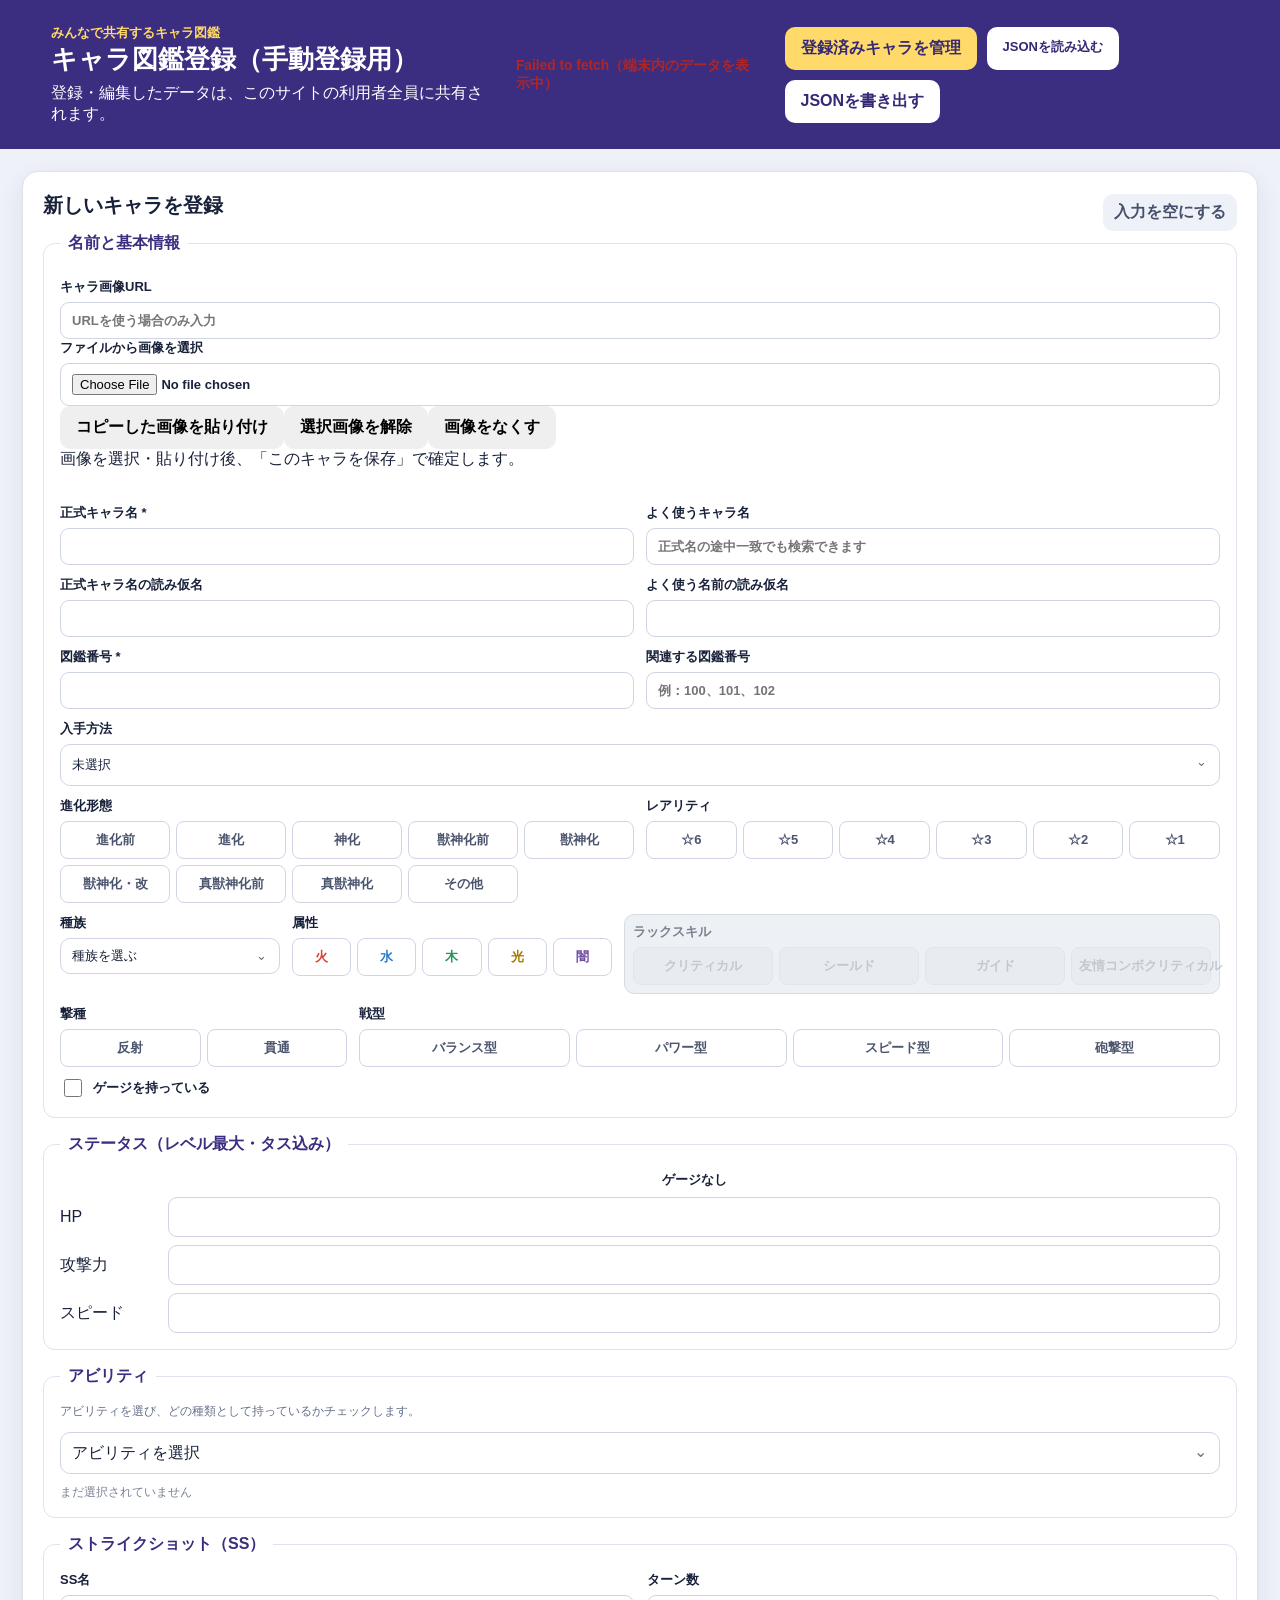
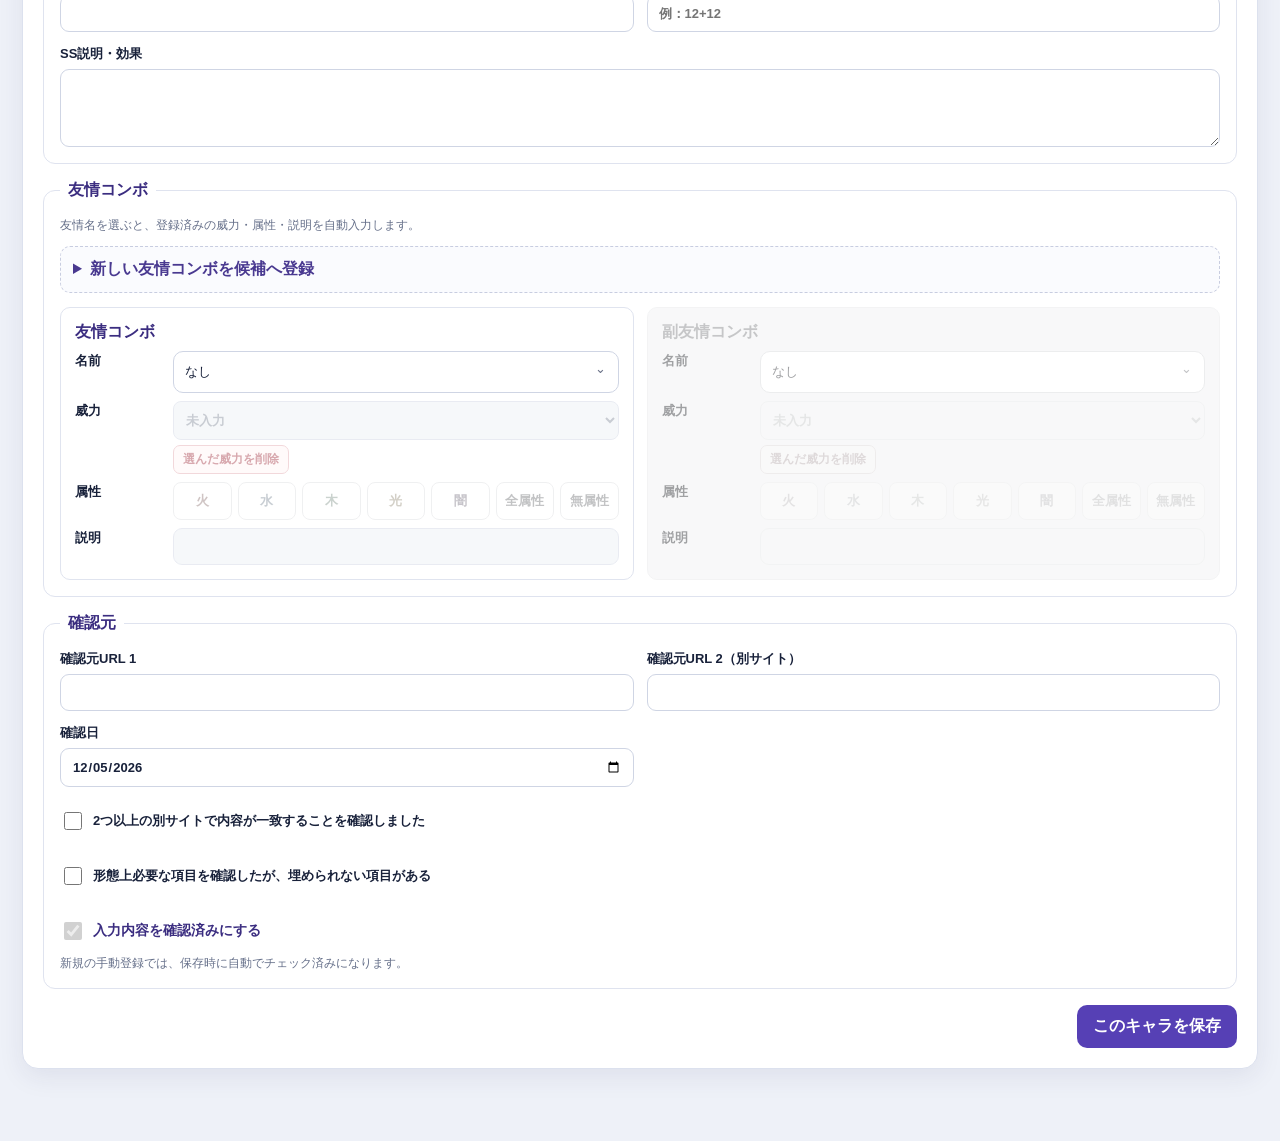
==== character-register.html @ acd918c7 "Clear verification check after edits" ====
<!doctype html>
<html lang="ja">
  <head>
    <meta charset="UTF-8" />
    <meta name="viewport" content="width=device-width, initial-scale=1" />
    <meta name="robots" content="noindex,nofollow,noarchive" />
    <title>共有・キャラ図鑑登録</title>
    <link rel="stylesheet" href="character-register.css?v=20261113-ability-kind-disabled" />
  </head>
  <body class="register-page">
    <header>
      <div>
        <p class="private-label">みんなで共有するキャラ図鑑</p>
        <h1>キャラ図鑑登録</h1>
        <p>登録・編集したデータは、このサイトの利用者全員に共有されます。</p>
      </div>
      <span class="sync-status" data-sync-status>共有データを読み込み中…</span>
      <div class="header-actions">
        <a class="header-link" href="character-list.html">登録済みキャラを管理</a>
        <label class="file-button">JSONを読み込む<input id="importFile" type="file" accept="application/json,.json" /></label>
        <button id="exportButton" type="button">JSONを書き出す</button>
      </div>
    </header>

    <main>
      <section class="editor-panel">
        <div class="section-title">
          <h2 id="editorTitle">新しいキャラを登録</h2>
          <button id="clearButton" class="subtle" type="button">入力を空にする</button>
        </div>

        <form id="characterForm">
          <fieldset>
            <legend>名前と基本情報</legend>
            <div class="character-image-editor"><img id="characterImagePreview" class="character-icon" alt="キャラアイコン" width="96" height="96" hidden><div style="flex:1"><label>キャラ画像URL<input name="imageUrl" type="url" placeholder="URLを使う場合のみ入力" /></label><input name="imageData" type="hidden"><input name="imageFile" type="hidden"><input name="imageRemoved" type="hidden"><label>ファイルから画像を選択<input id="characterImageFile" type="file" accept="image/png,image/jpeg,image/webp,image/gif"></label><button id="pasteCharacterImage" type="button">コピーした画像を貼り付け</button><button id="clearCharacterImage" type="button">選択画像を解除</button><button id="removeCharacterImage" type="button">画像をなくす</button><p id="characterImageStatus" role="status">画像をコピーして、この画面で Ctrl+V でも貼り付けできます。選択後は「このキャラを保存」を押してください。</p></div></div>
            <div class="grid two basic-info-grid">
              <div class="basic-row basic-row-names">
              <label>正式キャラ名 *<input name="officialName" required /></label>
              <label>よく使うキャラ名<input name="commonName" placeholder="正式名の途中一致でも検索できます" /></label>
              </div>
              <div class="basic-row basic-row-readings">
              <label>正式キャラ名の読み仮名<input name="officialNameReading" /></label>
              <label>よく使う名前の読み仮名<input name="commonNameReading" /></label>
              </div>
              <div class="basic-row basic-row-numbers">
              <label class="basic-number">図鑑番号 *<input name="encyclopediaNumber" type="number" min="1" required /></label>
              <label class="basic-related">関連する図鑑番号<input name="evolutionGroupNumbers" placeholder="例：100、101、102" /></label>
              </div>
              <div class="basic-row basic-row-acquisition">
              <label>入手方法<select name="acquisition"><option value="">未選択</option><option>限定</option><option>恒常</option><option>α</option><option>コラボ</option><option>コラボスターターパック</option><option>☆5</option><option>その他</option><option>コラボその他</option></select></label>
              </div>
              <div class="basic-row basic-row-form">
              <label class="basic-evolution">進化形態<select name="evolutionForm"><option value=""></option><option>進化前</option><option>進化</option><option>神化</option><option>獣神化前</option><option>獣神化</option><option>獣神化・改</option><option>真獣神化前</option><option>真獣神化</option><option>その他</option></select></label>
              <div class="basic-classification">
              <label class="basic-rarity">レアリティ<select name="rarity"><option value=""></option><option value="6">☆6</option><option value="5">☆5</option><option value="4">☆4</option><option value="3">☆3</option><option value="2">☆2</option><option value="1">☆1</option></select></label>
              </div>
              </div>
              <div class="basic-row basic-row-race-luck">
              <label class="basic-attribute">属性<select name="attribute"><option value=""></option><option>火</option><option>水</option><option>木</option><option>光</option><option>闇</option></select></label>
              <label class="basic-luck">ラックスキル<select name="luckSkill"><option value=""></option><option>クリティカル</option><option>シールド</option><option>ガイド</option><option>友情コンボクリティカル</option></select></label>
              <label class="basic-race">種族<select name="race"><option value="">種族を選ぶ</option><option>ドラゴン</option><option>ロボット</option><option>魔人</option><option>神</option><option>鳥</option><option>獣</option><option>亜人</option><option>魔族</option><option>妖精</option><option>鉱物</option><option>魔王</option><option>幻獣</option><option>コスモ</option><option>ユニバース</option><option>聖騎士</option><option>サムライ</option><option>ユニオン</option><option>アクシス</option><option>幻妖</option><option>闘神</option><option>神獣</option><option>聖域の狩人</option><option>LINE</option><option>怪獣</option><option>ウルトラ兄弟</option><option>エヴァパイロット</option><option>使徒</option><option>ゴジエヴァ</option><option>ファイター</option><option>妖怪</option><option>青銅聖闘士</option><option>黄金聖闘士</option><option>マベツム</option><option>ホムンクルス</option><option>怪異</option><option>巨人</option><option>魔神</option><option>人形</option><option>キメラアント</option><option>ミッキー&amp;フレンズ</option><option>死神</option><option>バーニッシュ</option><option>ボーダー隊員</option><option>近界民</option><option>十刃</option><option>仮面の軍勢</option></select></label>
              </div>
              <div class="basic-row basic-row-combat">
              <div class="basic-hit-gauge">
              <label class="basic-hit">撃種<select name="hitType"><option value=""></option><option>反射</option><option>貫通</option></select></label>
              <label class="check basic-gauge"><input name="hasGauge" type="checkbox" />ゲージを持っている</label>
              </div>
              <label class="basic-battle">戦型<select name="battleType"><option value=""></option><option>バランス型</option><option>パワー型</option><option>スピード型</option><option>砲撃型</option><option>超バランス型</option><option>超パワー型</option><option>超スピード型</option><option>超砲撃型</option></select></label>
              </div>
            </div>
          </fieldset>

          <fieldset>
            <legend>ステータス（レベル最大・タス込み）</legend>
            <div class="stats-grid">
              <strong class="stats-corner"></strong><strong class="stats-without-head">ゲージなし</strong><strong class="stats-with-head" data-gauge-only>ゲージあり</strong>
              <span class="stats-hp-label">HP</span><input class="stats-hp-without" name="hpWithoutGauge" type="number" min="0" /><input class="stats-hp-with" name="hpWithGauge" data-gauge-only type="number" min="0" />
              <span class="stats-attack-label">攻撃力</span><input class="stats-attack-without" name="attackWithoutGauge" type="number" min="0" /><input class="stats-attack-with" name="attackWithGauge" data-gauge-only type="number" min="0" />
              <span class="stats-speed-label">スピード</span><input class="stats-speed-without" name="speedWithoutGauge" type="text" inputmode="decimal" pattern="[0-9]+(?:\.[0-9]{1,2})?" /><input class="stats-speed-with" name="speedWithGauge" data-gauge-only type="text" inputmode="decimal" pattern="[0-9]+(?:\.[0-9]{1,2})?" />
            </div>
          </fieldset>

          <fieldset>
            <legend>アビリティ</legend>
            <p class="hint">アビリティを選び、どの種類として持っているかチェックします。</p>
            <input name="baseAbilities" type="hidden" />
            <input name="gaugeAbilities" type="hidden" />
            <input name="connectAbilities" type="hidden" />
            <input name="abilityOrder" type="hidden" />
            <button id="abilityPickerButton" class="multi-select-trigger" type="button">アビリティを選択</button>
            <button id="abilityReorderButton" class="subtle" type="button" hidden>並べ替え</button>
            <div id="abilitySummary" class="ability-summary"></div>
            <label id="connectConditionField" class="connect-condition" hidden>コネクトスキルの発動条件<textarea name="connectCondition" placeholder="例：自身と種族が異なるキャラが2体以上、または合計ラック100以上"></textarea></label>
          </fieldset>

          <fieldset id="trueBeastFields">
            <legend>真獣神化スキル</legend>
            <div class="grid two">
              <label>ショットスキル<textarea name="shotSkillDescription"></textarea></label>
              <label>アシストスキル<textarea name="assistSkillDescription"></textarea></label>
            </div>
          </fieldset>

          <fieldset>
            <legend>ストライクショット（SS）</legend>
            <div class="grid two">
              <label>SS名<input name="strikeShotName" /></label>
              <label>ターン数<input name="strikeShotTurns" placeholder="例：12+12" /></label>
              <label class="wide">SS説明・効果<textarea name="strikeShotDescription"></textarea></label>
            </div>
          </fieldset>

          <fieldset>
            <legend>友情コンボ</legend>
            <p class="hint">友情名を選ぶと、登録済みの威力・属性・説明を自動入力します。</p>
            <details class="catalog-editor">
              <summary>新しい友情コンボを候補へ登録</summary>
              <div class="grid two">
                <label>友情名<input id="catalogFriendshipName" /></label>
                <label>威力<input id="catalogFriendshipPower" type="number" min="0" /></label>
                <label>属性区分<select id="catalogFriendshipAttributeMode"><option value="five">5属性</option><option value="all">全属性</option><option value="none">無属性</option></select></label>
                <label>説明<input id="catalogFriendshipDescription" /></label>
              </div>
              <label>登録済みの友情を編集<select id="catalogFriendshipEditTarget"><option value="">新しい友情を登録</option></select></label>
              <p class="hint">編集する友情を選ぶと、名称・属性区分・説明を変更できます。威力は元のまま保持します。</p>
              <div class="catalog-actions"><button id="addFriendshipCatalog" class="subtle" type="button">候補へ追加</button><button id="updateFriendshipCatalog" class="subtle" type="button" disabled>選択した友情を更新</button><button id="removeFriendshipCatalog" class="danger" type="button">入力した候補を削除</button></div>
            </details>
            <div class="grid two">
              <div class="friendship-box"><strong>友情コンボ</strong><label>名前<select name="mainFriendshipName" data-friendship="main"><option value="">なし</option></select></label><label>威力<select name="mainFriendshipPower" data-friendship-power="main"></select></label><div class="new-friendship-power" data-new-friendship-power="main" hidden><input type="number" min="0" inputmode="numeric" placeholder="新しい威力" /><button type="button" data-add-friendship-power="main">追加</button><button type="button" data-cancel-friendship-power="main">取消</button></div><button class="remove-friendship-power" type="button" data-remove-friendship-power="main">選んだ威力を削除</button><label>属性<select name="mainFriendshipAttribute"><option value="">未入力</option><option>火</option><option>水</option><option>木</option><option>光</option><option>闇</option><option>全属性</option><option>無属性</option></select></label><label>説明<input name="mainFriendshipDescription" readonly /></label></div>
              <div class="friendship-box"><strong>副友情コンボ</strong><label>名前<select name="subFriendshipName" data-friendship="sub"><option value="">なし</option></select></label><label>威力<select name="subFriendshipPower" data-friendship-power="sub"></select></label><div class="new-friendship-power" data-new-friendship-power="sub" hidden><input type="number" min="0" inputmode="numeric" placeholder="新しい威力" /><button type="button" data-add-friendship-power="sub">追加</button><button type="button" data-cancel-friendship-power="sub">取消</button></div><button class="remove-friendship-power" type="button" data-remove-friendship-power="sub">選んだ威力を削除</button><label>属性<select name="subFriendshipAttribute"><option value="">未入力</option><option>火</option><option>水</option><option>木</option><option>光</option><option>闇</option><option>全属性</option><option>無属性</option></select></label><label>説明<input name="subFriendshipDescription" readonly /></label></div>
            </div>
          </fieldset>

          <fieldset>
            <legend>確認元</legend>
            <div class="grid two">
              <label>確認元URL 1<input name="source" type="url" /></label>
              <label>確認元URL 2（別サイト）<input name="secondSource" type="url" /></label>
              <label>確認日<input name="verifiedAt" type="date" /></label>
              <label class="wide check"><input name="sourcesAgree" type="checkbox" />2つ以上の別サイトで内容が一致することを確認しました</label>
              <label class="wide check"><input name="hasMissingItems" type="checkbox" />形態上必要な項目を確認したが、埋められない項目がある</label>
              <label id="missingFieldsNoteField" class="wide" hidden>不足している項目と調査内容<textarea name="missingFieldsNote" placeholder="例：SS名。確認元URL 1・2には効果のみ掲載。公式情報待ち。"></textarea></label>
              <label id="completionApprovalField" class="wide check" hidden><input name="completionApproval" type="checkbox" />不足メモを残し、次のキャラへ進む許可を得ました</label>
              <div class="registration-check-wrap"><label class="check registration-check"><input name="isChecked" type="checkbox" />入力内容を確認済みにする</label><p id="registrationCheckHint" class="hint">自動登録では、内容を確認してからチェックしてください。</p></div>
            </div>
          </fieldset>

          <div class="form-actions">
            <button class="primary" type="submit">このキャラを保存</button>
            <button id="deleteButton" class="danger" type="button" hidden>このキャラを削除</button>
          </div>
        </form>
      </section>

    </main>
    <div id="notice" role="status" aria-live="polite"></div>
    <div id="picker" class="picker" hidden><div class="picker-card"><div class="picker-head"><strong id="pickerTitle">候補を選択</strong><button id="pickerClose" type="button">×</button></div><input id="pickerSearch" type="search" placeholder="途中の文字でも検索できます" /><div id="pickerOptions" class="picker-options"></div><div id="pickerFriendshipActions" class="picker-friendship-actions" hidden><button id="pickerAddFriendship" class="picker-add-friendship" type="button">＋ 友情を追加</button><button id="pickerRemoveFriendship" class="picker-remove-friendship" type="button">選んだ友情候補を削除</button></div><button id="pickerDone" class="primary" type="button">決定</button></div></div>
    <div id="abilityPicker" class="picker" hidden><div class="picker-card ability-picker-card"><div class="picker-head"><strong>アビリティを選択</strong><button id="abilityPickerClose" type="button">×</button></div><input id="abilitySearch" type="search" placeholder="アビリティ名を途中の文字から検索" /><div class="ability-navigation"><button id="abilityBack" type="button" hidden>← 戻る</button><p id="abilityBreadcrumb">分類を選択</p></div><p class="ability-guide">最終候補で種類を選択：<b>素</b>／<b>ゲージ</b>／<b>コネクト</b></p><div id="abilityOptions" class="picker-options ability-options"></div><button id="abilityPickerDone" class="primary" type="button">決定</button></div></div>
    <script src="shared-storage-config.js?v=20261111-supabase"></script>
    <script src="shared-storage.js?v=20261111-supabase"></script>
    <script src="character-images.js?v=20261110-image-preview"></script>
    <script src="character-catalogs.js?v=20261110-in-position-killer-v2"></script>
  <script src="character-register.js?v=20261113-reset-checked-on-edit"></script>
  </body>
</html>
---- character-register.css ----
:root { color-scheme: light; font-family: "Yu Gothic UI", "Meiryo", sans-serif; color: #18213a; background: #eef1f8; }
* { box-sizing: border-box; }
body { margin: 0; }
body.modal-open { overflow: hidden; overscroll-behavior: none; }
button, input, select, textarea { font: inherit; }
button, .file-button { border: 0; border-radius: 10px; padding: 11px 16px; cursor: pointer; font-weight: 700; }
header { display: flex; justify-content: space-between; gap: 24px; align-items: center; padding: 24px clamp(18px, 4vw, 56px); background: #3b2d80; color: white; }
h1, h2, p { margin-top: 0; }
h1 { margin-bottom: 6px; font-size: 26px; }
header p { margin-bottom: 0; }
.private-label { color: #ffd969; font-size: 13px; font-weight: 800; }
.header-actions { display: flex; gap: 10px; flex-wrap: wrap; }
.header-actions button, .file-button { background: white; color: #352875; }
.header-link { display: inline-flex; align-items: center; border-radius: 10px; padding: 11px 16px; background: #ffd969; color: #352875; text-decoration: none; font-weight: 800; }
.file-button input { display: none; }
main { display: grid; grid-template-columns: minmax(0, 1fr) 330px; gap: 20px; max-width: 1500px; margin: 22px auto; padding: 0 22px 50px; align-items: start; }
.register-page main { grid-template-columns: minmax(0, 1fr); max-width: 1320px; }
.editor-panel, .list-panel { background: white; border: 1px solid #dce1ee; border-radius: 16px; padding: 20px; box-shadow: 0 8px 26px rgba(42, 35, 88, .08); }
.list-panel { position: sticky; top: 16px; max-height: calc(100vh - 32px); display: flex; flex-direction: column; }
.section-title { display: flex; align-items: center; justify-content: space-between; gap: 12px; }
.section-title h2 { margin-bottom: 14px; font-size: 20px; }
fieldset { border: 1px solid #dfe3ef; border-radius: 12px; padding: 16px; margin: 0 0 16px; }
legend { padding: 0 8px; color: #3b2d80; font-weight: 800; }
.grid { display: grid; gap: 13px; }
.grid.two { grid-template-columns: repeat(2, minmax(0, 1fr)); }
.grid.three { grid-template-columns: repeat(3, minmax(0, 1fr)); }
.wide { grid-column: 1 / -1; }
.grid.two.basic-info-grid { grid-template-columns: 1fr; gap: 11px; }
.basic-row { display: grid; gap: 12px; align-items: start; min-width: 0; }
.basic-row-names, .basic-row-readings, .basic-row-numbers { grid-template-columns: repeat(2, minmax(0, 1fr)); }
.basic-row-form { grid-template-columns: repeat(2, minmax(0, 1fr)); }
.basic-classification { display: grid; gap: 10px; min-width: 0; }
.basic-row-race-luck { grid-template-columns: minmax(190px, 220px) minmax(250px, 320px) minmax(0, 1fr); }
.basic-row-race-luck .basic-race { order: -1; }
.basic-row-combat { grid-template-columns: 3fr 9fr; }
.basic-hit-gauge { display: grid; gap: 8px; min-width: 0; }
.basic-hit-gauge .basic-gauge { min-height: 26px; }
.basic-row > label { min-width: 0; }
label { display: grid; gap: 6px; font-size: 13px; font-weight: 700; }
label[hidden] { display: none !important; }
input, select, textarea { width: 100%; border: 1px solid #cfd5e4; border-radius: 9px; padding: 10px 11px; color: #18213a; background: white; }
textarea { min-height: 78px; resize: vertical; }
textarea.large { min-height: 120px; }
input:focus, select:focus, textarea:focus { outline: 3px solid rgba(86, 64, 181, .15); border-color: #5640b5; }
.check { display: flex; align-items: center; gap: 8px; align-self: end; min-height: 42px; }
.check input { width: 18px; height: 18px; }
.stats-grid { display: grid; grid-template-columns: 100px 1fr 1fr; gap: 8px; align-items: center; }
.stats-grid.no-gauge { grid-template-columns: 100px 1fr; }
.stats-grid [hidden] { display: none; }
.stats-corner { grid-column: 1; grid-row: 1; }
.stats-without-head { grid-column: 2; grid-row: 1; }
.stats-with-head { grid-column: 3; grid-row: 1; }
.stats-hp-label { grid-column: 1; grid-row: 2; }
.stats-hp-without { grid-column: 2; grid-row: 2; }
.stats-hp-with { grid-column: 3; grid-row: 2; }
.stats-attack-label { grid-column: 1; grid-row: 3; }
.stats-attack-without { grid-column: 2; grid-row: 3; }
.stats-attack-with { grid-column: 3; grid-row: 3; }
.stats-speed-label { grid-column: 1; grid-row: 4; }
.stats-speed-without { grid-column: 2; grid-row: 4; }
.stats-speed-with { grid-column: 3; grid-row: 4; }
.stats-grid strong { text-align: center; font-size: 13px; }
.hint { color: #66708a; font-size: 12px; margin-bottom: 12px; }
.form-actions { display: flex; justify-content: flex-end; gap: 10px; }
.primary { background: #5640b5; color: white; }
.danger { background: #fff0ee; color: #c83d2c; }
.subtle { background: #eef1f8; color: #46506a; padding: 8px 11px; }
#search { margin-bottom: 12px; }
.character-list { overflow: auto; display: grid; gap: 8px; }
.character-card { width: 100%; text-align: left; border: 1px solid #e0e4ef; background: #fafbfe; color: #18213a; padding: 11px; }
.character-card:hover { border-color: #7665c7; background: #f5f2ff; }
.character-card strong, .character-card span { display: block; }
.character-card span { margin-top: 4px; color: #69728a; font-size: 12px; }
.character-card.attr-火 { border-left: 6px solid #e34b3f; }
.character-card.attr-水 { border-left: 6px solid #3989dc; }
.character-card.attr-木 { border-left: 6px solid #3aa66b; }
.character-card.attr-光 { border-left: 6px solid #dfa917; }
.character-card.attr-闇 { border-left: 6px solid #7653a8; }
.custom-select-button, .multi-select-trigger { width: 100%; min-height: 42px; padding: 9px 35px 9px 11px; border: 1px solid #cfd5e4; background: #fff; color: #18213a; text-align: left; font-weight: 400; position: relative; }
.custom-select-button[data-field="race"] { width: 100%; min-height: 36px; padding: 7px 32px 7px 11px; }
.custom-select-button::after, .multi-select-trigger::after { content: "⌄"; position: absolute; right: 12px; top: 9px; color: #6a7288; }
.custom-select-button[data-field="attribute"][data-value="火"] { color: #c9342a; border-color: #e9aaa5; background: #fff6f5; }
.custom-select-button[data-field="attribute"][data-value="水"] { color: #2272bd; border-color: #a8ccec; background: #f4f9ff; }
.custom-select-button[data-field="attribute"][data-value="木"] { color: #218452; border-color: #a7d8bd; background: #f3fbf6; }
.custom-select-button[data-field="attribute"][data-value="光"] { color: #9b7200; border-color: #e7d18b; background: #fffbec; }
.custom-select-button[data-field="attribute"][data-value="闇"] { color: #674497; border-color: #c8b4e1; background: #faf6ff; }
.custom-select-button[data-field="hitType"][data-value="反射"] { color: #c23c70; background: #fff5f9; }
.custom-select-button[data-field="hitType"][data-value="貫通"] { color: #1765ad; background: #f2f8ff; }
.quick-choices { display: grid; grid-template-columns: repeat(auto-fit, minmax(72px, 1fr)); gap: 6px; }
.quick-choices[data-field="rarity"] { grid-template-columns: repeat(6, 1fr); }
.quick-choices[data-field="evolutionForm"] { grid-template-columns: repeat(5, 1fr); }
.basic-info-grid .quick-choices[data-field="evolutionForm"] { grid-template-columns: repeat(5, minmax(0, 1fr)); }
.basic-info-grid .quick-choices[data-field="rarity"] { grid-template-columns: repeat(6, minmax(0, 1fr)); }
.quick-choices[data-field="attribute"], .quick-choices[data-field$="FriendshipAttribute"], .quick-choices[data-field="catalogFriendshipAttribute"] { grid-template-columns: repeat(5, 1fr); }
.quick-choices[data-field="luckSkill"] { grid-template-columns: repeat(4, 1fr); }
.quick-choices[data-field="battleType"] { grid-template-columns: repeat(4, 1fr); }
.quick-choices[data-field="hitType"] { grid-template-columns: repeat(2, 1fr); }
.quick-choices button { min-width: 0; padding: 9px 7px; border: 1px solid #cfd5e4; border-radius: 8px; background: #fff; color: #4b556d; font-weight: 600; white-space: nowrap; }
.quick-choices button:hover { border-color: #8e7fd0; background: #f7f5ff; }
.quick-choices button.selected { border-color: #5640b5; background: #5640b5; color: #fff; box-shadow: 0 2px 7px rgba(86, 64, 181, .22); }
.quick-choices[data-field="attribute"] button[data-value="火"] { color: #d84135; }
.quick-choices[data-field="attribute"] button[data-value="水"] { color: #2b7cca; }
.quick-choices[data-field="attribute"] button[data-value="木"] { color: #2e945e; }
.quick-choices[data-field="attribute"] button[data-value="光"] { color: #a77800; }
.quick-choices[data-field="attribute"] button[data-value="闇"] { color: #6d4a9f; }
.quick-choices[data-field="attribute"] button[data-value="火"].selected { border-color: #d84135; background: #d84135; }
.quick-choices[data-field="attribute"] button[data-value="水"].selected { border-color: #2b7cca; background: #2b7cca; }
.quick-choices[data-field="attribute"] button[data-value="木"].selected { border-color: #2e945e; background: #2e945e; }
.quick-choices[data-field="attribute"] button[data-value="光"].selected { border-color: #c79300; background: #c79300; }
.quick-choices[data-field="attribute"] button[data-value="闇"].selected { border-color: #6d4a9f; background: #6d4a9f; }
.quick-choices[data-field="attribute"] button.selected { color: #fff; }
.quick-choices[data-field="hitType"] button[data-value="反射"].selected { border-color: #c84478; background: #c84478; }
.quick-choices[data-field="hitType"] button[data-value="貫通"].selected { border-color: #2779bf; background: #2779bf; }
.friendship-box { display: grid; grid-template-columns: 90px 1fr; gap: 8px; padding: 14px; border: 1px solid #e0e4ef; border-radius: 10px; }
.friendship-box > strong { grid-column: 1 / -1; color: #3b2d80; }
.friendship-box label { display: contents; }
.friendship-box label::before { content: none; }
.friendship-box input { min-width: 0; }
.catalog-editor { margin-bottom: 14px; padding: 12px; border: 1px dashed #c8cde0; border-radius: 10px; background: #fafbfe; }
.catalog-editor summary { cursor: pointer; color: #493990; font-weight: 800; }
.catalog-editor .grid { margin: 12px 0; }
.catalog-actions { display: flex; flex-wrap: wrap; gap: 8px; }
.picker { position: fixed; inset: 0; z-index: 1000; padding: 24px; background: rgba(20, 22, 35, .56); }
.picker[hidden] { display: none; }
.picker-card { width: min(560px, 100%); height: min(780px, calc(100vh - 48px)); margin: 0 auto; padding: 16px; border-radius: 15px; background: white; display: grid; grid-template-rows: auto auto minmax(0, 1fr) auto auto; gap: 12px; box-shadow: 0 18px 60px rgba(0,0,0,.25); }
.picker-head { display: flex; align-items: center; justify-content: space-between; }
.picker-head button { padding: 5px 10px; background: #eef1f8; color: #36405a; }
.picker-options { min-height: 120px; overflow: auto; display: grid; align-content: start; gap: 5px; overscroll-behavior: contain; touch-action: pan-y; -webkit-overflow-scrolling: touch; }
.picker-option { display: flex; align-items: center; gap: 10px; padding: 9px; border: 1px solid #e1e5ef; border-radius: 8px; cursor: pointer; }
.picker-option:hover { background: #f6f3ff; border-color: #9e91d7; }
.picker-option input { width: 18px; height: 18px; }
.picker[data-field="race"] .picker-card { width: min(920px, 100%); }
.picker[data-field="race"] .picker-options { display: grid; grid-template-columns: repeat(4, minmax(0, 1fr)); gap: 8px; align-content: start; }
.picker[data-field="race"] .picker-option { justify-content: center; min-height: 48px; padding: 9px 7px; background: linear-gradient(#f8faff, #edf1f9); border-color: #bdc8db; font-size: 15px; font-weight: 800; text-align: center; }
.picker[data-field="race"] .picker-option:has(input:checked) { border-color: #5640b5; background: #eae5ff; color: #392783; box-shadow: inset 0 0 0 1px #7562c7; }
.picker[data-field="race"] .picker-option input { position: absolute; opacity: 0; pointer-events: none; }
.race-divider { grid-column: 1 / -1; height: 1px; margin: 8px 0 2px; background: #aeb7c8; }
.ability-summary { display: grid; gap: 7px; margin-top: 10px; }
.ability-summary > div { display: grid; grid-template-columns: auto minmax(132px,1fr) auto auto; align-items: center; gap: 9px; padding: 7px 10px; border-radius: 8px; background: #f6f4ff; font-size: 13px; }
.ability-summary strong { color: #493990; }
.ability-summary .empty { color: #7b8295; font-size: 12px; }
.ability-summary-kinds, .ability-summary-actions { display: flex; gap: 4px; }
.ability-summary-kinds button, .ability-summary-actions button { min-height: 30px; padding: 5px 9px; background: #fff; color: #59627a; font-size: 11px; }
.ability-summary-kinds button.selected { background: #5640b5; color: #fff; }
.ability-summary-kinds button:disabled { opacity: .42; background: #edf0f5; color: #7c8495; cursor: not-allowed; }
.ability-summary-actions .remove { color: #c43b2c; }
.ability-drag-handle { width: 30px; min-height: 30px; padding: 0; border: 0; border-radius: 6px; background: transparent; color: #7770a6; font-size: 19px; line-height: 1; cursor: grab; touch-action: none; visibility: hidden; pointer-events: none; }
.ability-summary.reorder-mode .ability-drag-handle { visibility: visible; pointer-events: auto; }
.ability-drag-handle:active, .ability-summary-row.dragging .ability-drag-handle { cursor: grabbing; background: #e4e0fb; }
.ability-summary-row.dragging { opacity: .72; outline: 2px dashed #7562c7; }
body.ability-reordering header, body.ability-reordering .editor-panel > .section-title, body.ability-reordering form > fieldset:not(:has(#abilitySummary)) { opacity: .48; pointer-events: none; }
body.ability-reordering header, body.ability-reordering .editor-panel > .section-title, body.ability-reordering form > fieldset { transition: opacity .16s ease; }
.connect-condition { margin-top: 13px; }
.ability-picker-card { width: min(850px, 100%); height: min(800px, calc(100vh - 48px)); grid-template-rows: auto auto auto auto minmax(0, 1fr) auto; overflow: hidden; }
.ability-navigation { display: flex; align-items: center; gap: 10px; min-height: 34px; }
.ability-navigation button { padding: 6px 11px; background: #eceff6; color: #48526a; }
.ability-navigation p { margin: 0; color: #493990; font-size: 12px; font-weight: 800; }
.ability-nav-card { min-height: 54px; padding: 10px; border: 1px solid #bdc8db; border-radius: 9px; background: linear-gradient(#f8faff,#edf1f9); color: #303b55; font-size: 14px; font-weight: 800; text-align: center; }
.ability-nav-card:hover { border-color: #7562c7; background: #eeeaff; color: #392783; }
.ability-root-layout { grid-column: 1 / -1; display: grid; grid-template-columns: 1fr; gap: 14px; align-items: start; }
.ability-root-layout section { min-width: 0; padding: 10px; border: 1px solid #dfe3ee; border-radius: 11px; background: #fafbfe; }
.ability-root-layout section > h4 { margin: 0 0 9px; color: #493990; font-size: 13px; }
.ability-root-grid { display: grid; grid-template-columns: repeat(3,minmax(0,1fr)); grid-auto-rows: 58px; gap: 7px; }
.ability-root-grid .ability-nav-card, .ability-root-grid .ability-row { width: 100%; height: 58px; min-width: 0; box-sizing: border-box; }
.ability-root-grid .ability-row { padding: 4px 7px; gap: 2px; border-color: #bdc8db; background: linear-gradient(#f8faff,#edf1f9); }
.ability-root-grid .ability-row:has(input:checked) { border-color: #7764cd; background: #eeeaff; }
.ability-root-grid .ability-row > strong { font-size: 11px; }
.ability-root-grid .ability-row .ability-kinds { gap: 3px; }
.ability-root-grid .ability-row .ability-kinds label { min-height: 24px; padding: 1px 3px; font-size: 10px; }
.ability-root-grid .ability-row .ability-kinds input { width: 13px; height: 13px; }
.ability-guide { margin: 0; color: #606a82; font-size: 12px; }
.ability-row { min-width: 0; padding: 10px; border: 1px solid #e1e5ef; border-radius: 10px; background: #fff; display: grid; gap: 9px; }
.ability-row > strong { overflow: hidden; text-overflow: ellipsis; white-space: nowrap; font-size: 13px; }
.ability-row:has(input:checked) { border-color: #7764cd; background: #f2efff; box-shadow: 0 2px 8px rgba(86, 64, 181, .16); }
.ability-row:has(input:checked) > strong { color: #3f2d91; }
.ability-kinds { display: grid; grid-template-columns: repeat(3, 1fr); gap: 5px; }
.ability-kinds label { display: flex; align-items: center; justify-content: center; gap: 4px; min-height: 34px; padding: 5px; border: 1px solid #dfe3ee; border-radius: 7px; background: #fafbfe; cursor: pointer; font-size: 11px; }
.ability-kinds label:has(input:checked) { border-color: #6652bf; background: #eeeaff; color: #3f2d91; font-weight: 800; }
.ability-kinds label.disabled { opacity: .42; cursor: not-allowed; }
.ability-kinds input { width: 15px; height: 15px; }
.ability-options { min-height: 0; max-height: none; overflow-y: auto; overscroll-behavior: contain; touch-action: pan-y; -webkit-overflow-scrolling: touch; padding-right: 4px; display: grid; grid-template-columns: repeat(3, minmax(0, 1fr)); align-content: start; gap: 8px; }
.ability-group-title { grid-column: 1 / -1; margin: 7px 0 0; padding: 7px 9px; border-left: 4px solid #5640b5; background: #f1eefc; color: #403080; font-size: 13px; }
#notice { position: fixed; right: 18px; bottom: 18px; max-width: 360px; background: #177a59; color: white; border-radius: 10px; padding: 12px 16px; box-shadow: 0 8px 26px rgba(0,0,0,.18); opacity: 0; pointer-events: none; transition: opacity .2s; }
#notice.show { opacity: 1; }
@media (max-width: 900px) { main { grid-template-columns: 1fr; } .list-panel { position: static; max-height: none; } }
@media (max-width: 820px) { .ability-options { grid-template-columns: repeat(2, minmax(0, 1fr)); } .ability-root-grid { grid-template-columns: repeat(2,minmax(0,1fr)); } .basic-row-race-luck { grid-template-columns: 1fr; } .basic-row-race-luck .basic-race { order: initial; } }
@media (max-width: 620px) { header { align-items: flex-start; flex-direction: column; } main { padding: 0 10px 36px; } .editor-panel, .list-panel { padding: 14px; } .grid.two, .grid.three { grid-template-columns: 1fr; } .basic-row { grid-template-columns: 1fr; } .basic-row-race-luck .basic-race { order: initial; } .stats-grid { grid-template-columns: 76px 1fr 1fr; } .stats-grid.no-gauge { grid-template-columns: 76px 1fr; } .friendship-box { grid-template-columns: 70px 1fr; } .quick-choices[data-field] { grid-template-columns: repeat(3, 1fr); } .quick-choices[data-field="attribute"], .quick-choices[data-field$="FriendshipAttribute"], .quick-choices[data-field="catalogFriendshipAttribute"] { grid-template-columns: repeat(5, 1fr); } .quick-choices[data-field="hitType"] { grid-template-columns: repeat(2, 1fr); } .ability-options { grid-template-columns: 1fr; } }

.character-icon{object-fit:contain;flex:none;border-radius:8px;width:72px;height:72px}.character-with-icon{display:flex;align-items:center;gap:12px}.character-icon-missing{display:inline-flex;align-items:center;justify-content:center;width:72px;min-width:72px;height:72px;font-size:10px;color:#667085;background:#edf0f4;border-radius:8px}.character-image-editor{display:flex;align-items:center;gap:16px;margin:8px 0 18px}.character-image-editor label{flex:1}.character-image-editor .character-icon{width:96px;height:96px}

/* Local icon frame; source artwork stays unchanged. */
.character-icon{box-sizing:border-box;padding:2px;background:#242032;border:1px solid #75668e;border-radius:9px;box-shadow:0 1px 3px #22173730}

/* Supplied GameWith icons already include their frame. */
.character-icon{padding:0;border:0;border-radius:0;box-shadow:none;background:transparent;object-fit:contain}

.registration-check-wrap { display: grid; align-content: end; gap: 3px; }
.registration-check { font-size: 14px; font-weight: 800; color: #3b2d80; }
.registration-check input:disabled { opacity: 1; accent-color: #177a59; }
.registration-check-wrap .hint { margin: 0; }

.picker-add-friendship { width:100%; margin:0; padding:12px; border:1px dashed #7764c6; border-radius:9px; background:#f7f5ff; color:#483291; font-weight:800; }
.quick-choices[data-field$="FriendshipAttribute"], .quick-choices[data-field="catalogFriendshipAttribute"] { grid-template-columns:repeat(7,minmax(0,1fr)); }
.quick-choices[data-field$="FriendshipAttribute"] button, .quick-choices[data-field="catalogFriendshipAttribute"] button { padding:9px 3px; }


.friendship-box select[data-friendship-power] { display:block; width:100%; min-height:39px; padding:8px; border:1px solid #cfd5e4; border-radius:8px; background:#fff; color:#303b55; font-weight:700; }
.friendship-box select[data-friendship-power]:focus { outline:2px solid #9e91d7; outline-offset:1px; }
.quick-choices button:disabled { cursor:not-allowed; opacity:.42; }

.basic-luck.locked { padding:8px; border:1px solid #d7dbe2; border-radius:10px; background:#edf0f4; color:#78818f; }
.basic-luck.locked .quick-choices { position:relative; }
.basic-luck.locked .quick-choices button { background:#e3e6eb; color:#8a929e; border-color:#d1d5dc; }

.quick-choices[data-field$="FriendshipAttribute"] button[data-value="火"], .quick-choices[data-field="catalogFriendshipAttribute"] button[data-value="火"] { color:#d84135; }
.quick-choices[data-field$="FriendshipAttribute"] button[data-value="水"], .quick-choices[data-field="catalogFriendshipAttribute"] button[data-value="水"] { color:#2b7cca; }
.quick-choices[data-field$="FriendshipAttribute"] button[data-value="木"], .quick-choices[data-field="catalogFriendshipAttribute"] button[data-value="木"] { color:#2e945e; }
.quick-choices[data-field$="FriendshipAttribute"] button[data-value="光"], .quick-choices[data-field="catalogFriendshipAttribute"] button[data-value="光"] { color:#a77800; }
.quick-choices[data-field$="FriendshipAttribute"] button[data-value="闇"], .quick-choices[data-field="catalogFriendshipAttribute"] button[data-value="闇"] { color:#6d4a9f; }
.quick-choices[data-field$="FriendshipAttribute"] button.selected, .quick-choices[data-field="catalogFriendshipAttribute"] button.selected { color:#fff; }


.picker-friendship-actions { display:grid; grid-template-columns:1fr 1fr; gap:8px; }
.picker-remove-friendship { width:100%; margin:0; padding:12px; border:1px solid #e1a4aa; border-radius:9px; background:#fff5f5; color:#a33240; font-weight:800; }
.picker-remove-friendship:hover { background:#ffe9eb; }

.remove-friendship-power { grid-column:2; justify-self:start; margin-top:-3px; padding:5px 9px; border:1px solid #e1a4aa; border-radius:7px; background:#fff5f5; color:#a33240; font-size:12px; font-weight:700; }
.remove-friendship-power:hover { background:#ffe9eb; }
@media (max-width:620px) { .remove-friendship-power { grid-column:1 / -1; } }

.new-friendship-power { grid-column:2; display:flex; gap:6px; align-items:center; }
.new-friendship-power input { min-width:0; flex:1; padding:7px; border:1px solid #bcb5db; border-radius:7px; }
.new-friendship-power button { padding:7px 9px; border-radius:7px; font-size:12px; font-weight:700; }
.new-friendship-power button[data-add-friendship-power] { background:#5944b0; color:#fff; }
.new-friendship-power button[data-cancel-friendship-power] { background:#eff1f5; color:#596278; }
@media (max-width:620px) { .new-friendship-power { grid-column:1 / -1; } }

.new-friendship-power[hidden] { display:none; }

.quick-choices button.attribute-locked { opacity:.35; filter:grayscale(.8); cursor:not-allowed; }

.friendship-box.friendship-unselected [data-friendship-power], .friendship-box.friendship-unselected input[name$="FriendshipDescription"] { opacity:.45; background:#edf0f4; color:#87909f; }
.friendship-box.friendship-unselected .remove-friendship-power { opacity:.42; pointer-events:none; }

.picker-friendship-actions[hidden] { display:none; }

/* 副友情は進化形態を選ぶまで使用不可。 */
.friendship-box.friendship-disabled { opacity:.42; background:#edf0f4; filter:grayscale(.75); }
.friendship-box.friendship-disabled > strong { color:#737b89; }
.friendship-box.friendship-disabled input, .friendship-box.friendship-disabled select, .friendship-box.friendship-disabled button { cursor:not-allowed; }

.sync-status{font-size:.86rem;font-weight:700;overflow-wrap:anywhere}.sync-status[data-state="shared"]{color:#087a43}.sync-status[data-state="error"]{color:#b12525}
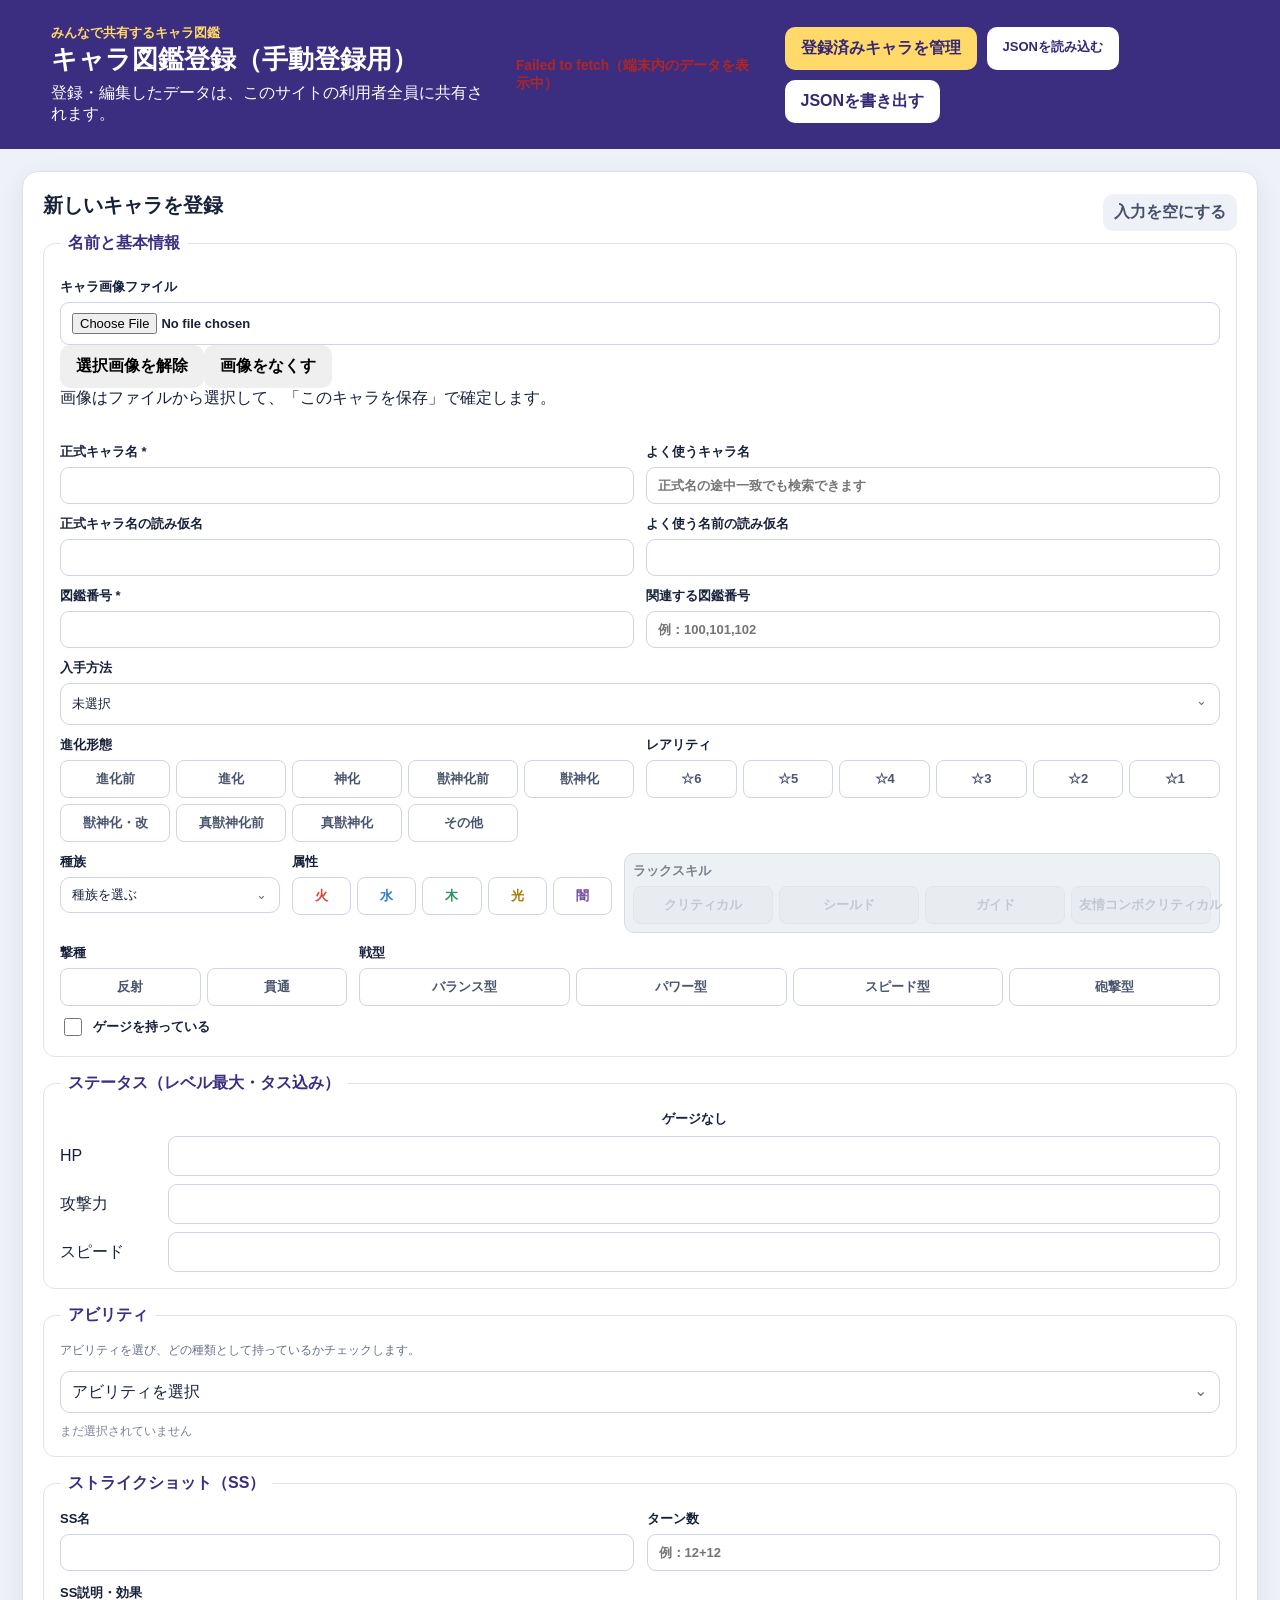
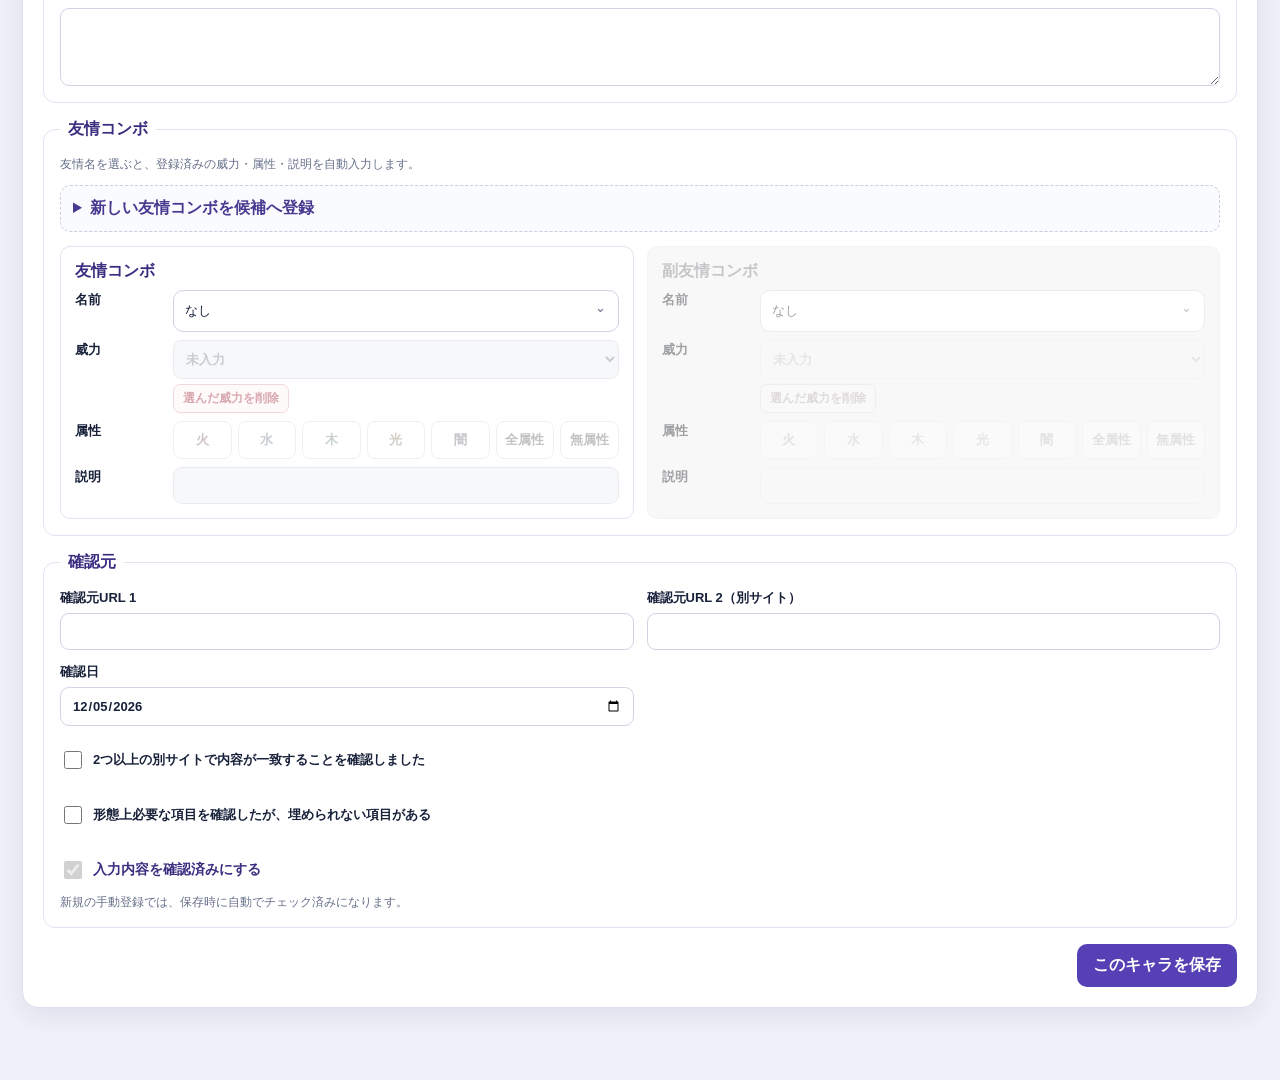
==== commit 96db6fbf: "登録入力の文字種と画像登録方法を整理" ====
--- a/character-register.html
+++ b/character-register.html
@@ -5,7 +5,7 @@
     <meta name="viewport" content="width=device-width, initial-scale=1" />
     <meta name="robots" content="noindex,nofollow,noarchive" />
     <title>共有・キャラ図鑑登録</title>
-    <link rel="stylesheet" href="character-register.css?v=20261113-ability-kind-disabled" />
+    <link rel="stylesheet" href="character-register.css?v=20261114-input-image-policy" />
   </head>
   <body class="register-page">
     <header>
@@ -32,19 +32,19 @@
         <form id="characterForm">
           <fieldset>
             <legend>名前と基本情報</legend>
-            <div class="character-image-editor"><img id="characterImagePreview" class="character-icon" alt="キャラアイコン" width="96" height="96" hidden><div style="flex:1"><label>キャラ画像URL<input name="imageUrl" type="url" placeholder="URLを使う場合のみ入力" /></label><input name="imageData" type="hidden"><input name="imageFile" type="hidden"><input name="imageRemoved" type="hidden"><label>ファイルから画像を選択<input id="characterImageFile" type="file" accept="image/png,image/jpeg,image/webp,image/gif"></label><button id="pasteCharacterImage" type="button">コピーした画像を貼り付け</button><button id="clearCharacterImage" type="button">選択画像を解除</button><button id="removeCharacterImage" type="button">画像をなくす</button><p id="characterImageStatus" role="status">画像をコピーして、この画面で Ctrl+V でも貼り付けできます。選択後は「このキャラを保存」を押してください。</p></div></div>
+            <div class="character-image-editor"><img id="characterImagePreview" class="character-icon" alt="キャラアイコン" width="96" height="96" hidden><div style="flex:1"><input name="imageUrl" type="hidden"><input name="imageData" type="hidden"><input name="imageFile" type="hidden"><input name="imageRemoved" type="hidden"><label>キャラ画像ファイル<input id="characterImageFile" type="file" accept="image/png,image/jpeg,image/webp,image/gif"></label><button id="clearCharacterImage" type="button">選択画像を解除</button><button id="removeCharacterImage" type="button">画像をなくす</button><p id="characterImageStatus" role="status">画像はファイルからのみ登録できます。選択後は「このキャラを保存」を押してください。</p></div></div>
             <div class="grid two basic-info-grid">
               <div class="basic-row basic-row-names">
-              <label>正式キャラ名 *<input name="officialName" required /></label>
-              <label>よく使うキャラ名<input name="commonName" placeholder="正式名の途中一致でも検索できます" /></label>
+              <label>正式キャラ名 *<input name="officialName" class="ime-full" required /></label>
+              <label>よく使うキャラ名<input name="commonName" class="ime-full" placeholder="正式名の途中一致でも検索できます" /></label>
               </div>
               <div class="basic-row basic-row-readings">
-              <label>正式キャラ名の読み仮名<input name="officialNameReading" /></label>
-              <label>よく使う名前の読み仮名<input name="commonNameReading" /></label>
+              <label>正式キャラ名の読み仮名<input name="officialNameReading" class="ime-full" /></label>
+              <label>よく使う名前の読み仮名<input name="commonNameReading" class="ime-full" /></label>
               </div>
               <div class="basic-row basic-row-numbers">
-              <label class="basic-number">図鑑番号 *<input name="encyclopediaNumber" type="number" min="1" required /></label>
-              <label class="basic-related">関連する図鑑番号<input name="evolutionGroupNumbers" placeholder="例：100、101、102" /></label>
+              <label class="basic-number">図鑑番号 *<input name="encyclopediaNumber" class="numeric-only" type="number" inputmode="numeric" min="1" required /></label>
+              <label class="basic-related">関連する図鑑番号<input name="evolutionGroupNumbers" class="ime-half" inputmode="text" placeholder="例：100,101,102" /></label>
               </div>
               <div class="basic-row basic-row-acquisition">
               <label>入手方法<select name="acquisition"><option value="">未選択</option><option>限定</option><option>恒常</option><option>α</option><option>コラボ</option><option>コラボスターターパック</option><option>☆5</option><option>その他</option><option>コラボその他</option></select></label>
@@ -74,9 +74,9 @@
             <legend>ステータス（レベル最大・タス込み）</legend>
             <div class="stats-grid">
               <strong class="stats-corner"></strong><strong class="stats-without-head">ゲージなし</strong><strong class="stats-with-head" data-gauge-only>ゲージあり</strong>
-              <span class="stats-hp-label">HP</span><input class="stats-hp-without" name="hpWithoutGauge" type="number" min="0" /><input class="stats-hp-with" name="hpWithGauge" data-gauge-only type="number" min="0" />
-              <span class="stats-attack-label">攻撃力</span><input class="stats-attack-without" name="attackWithoutGauge" type="number" min="0" /><input class="stats-attack-with" name="attackWithGauge" data-gauge-only type="number" min="0" />
-              <span class="stats-speed-label">スピード</span><input class="stats-speed-without" name="speedWithoutGauge" type="text" inputmode="decimal" pattern="[0-9]+(?:\.[0-9]{1,2})?" /><input class="stats-speed-with" name="speedWithGauge" data-gauge-only type="text" inputmode="decimal" pattern="[0-9]+(?:\.[0-9]{1,2})?" />
+              <span class="stats-hp-label">HP</span><input class="stats-hp-without numeric-only" name="hpWithoutGauge" type="number" inputmode="numeric" min="0" /><input class="stats-hp-with numeric-only" name="hpWithGauge" type="number" inputmode="numeric" min="0" hidden />
+              <span class="stats-attack-label">攻撃力</span><input class="stats-attack-without numeric-only" name="attackWithoutGauge" type="number" inputmode="numeric" min="0" /><input class="stats-attack-with numeric-only" name="attackWithGauge" data-gauge-only type="number" inputmode="numeric" min="0" />
+              <span class="stats-speed-label">スピード</span><input class="stats-speed-without numeric-only" name="speedWithoutGauge" type="text" inputmode="decimal" pattern="[0-9]+(?:\.[0-9]{1,2})?" /><input class="stats-speed-with numeric-only" name="speedWithGauge" type="text" inputmode="decimal" pattern="[0-9]+(?:\.[0-9]{1,2})?" hidden />
             </div>
           </fieldset>
 
@@ -104,9 +104,9 @@
           <fieldset>
             <legend>ストライクショット（SS）</legend>
             <div class="grid two">
-              <label>SS名<input name="strikeShotName" /></label>
-              <label>ターン数<input name="strikeShotTurns" placeholder="例：12+12" /></label>
-              <label class="wide">SS説明・効果<textarea name="strikeShotDescription"></textarea></label>
+              <label>SS名<input name="strikeShotName" class="ime-full" /></label>
+              <label>ターン数<input name="strikeShotTurns" class="ime-half" inputmode="text" placeholder="例：12+12" /></label>
+              <label class="wide">SS説明・効果<textarea name="strikeShotDescription" class="ime-full"></textarea></label>
             </div>
           </fieldset>
 
@@ -116,18 +116,18 @@
             <details class="catalog-editor">
               <summary>新しい友情コンボを候補へ登録</summary>
               <div class="grid two">
-                <label>友情名<input id="catalogFriendshipName" /></label>
-                <label>威力<input id="catalogFriendshipPower" type="number" min="0" /></label>
+                <label>友情名<input id="catalogFriendshipName" class="ime-full" /></label>
+                <label>威力<input id="catalogFriendshipPower" class="numeric-only" type="number" inputmode="numeric" min="0" /></label>
                 <label>属性区分<select id="catalogFriendshipAttributeMode"><option value="five">5属性</option><option value="all">全属性</option><option value="none">無属性</option></select></label>
-                <label>説明<input id="catalogFriendshipDescription" /></label>
+                <label>説明<input id="catalogFriendshipDescription" class="ime-full" /></label>
               </div>
               <label>登録済みの友情を編集<select id="catalogFriendshipEditTarget"><option value="">新しい友情を登録</option></select></label>
               <p class="hint">編集する友情を選ぶと、名称・属性区分・説明を変更できます。威力は元のまま保持します。</p>
               <div class="catalog-actions"><button id="addFriendshipCatalog" class="subtle" type="button">候補へ追加</button><button id="updateFriendshipCatalog" class="subtle" type="button" disabled>選択した友情を更新</button><button id="removeFriendshipCatalog" class="danger" type="button">入力した候補を削除</button></div>
             </details>
             <div class="grid two">
-              <div class="friendship-box"><strong>友情コンボ</strong><label>名前<select name="mainFriendshipName" data-friendship="main"><option value="">なし</option></select></label><label>威力<select name="mainFriendshipPower" data-friendship-power="main"></select></label><div class="new-friendship-power" data-new-friendship-power="main" hidden><input type="number" min="0" inputmode="numeric" placeholder="新しい威力" /><button type="button" data-add-friendship-power="main">追加</button><button type="button" data-cancel-friendship-power="main">取消</button></div><button class="remove-friendship-power" type="button" data-remove-friendship-power="main">選んだ威力を削除</button><label>属性<select name="mainFriendshipAttribute"><option value="">未入力</option><option>火</option><option>水</option><option>木</option><option>光</option><option>闇</option><option>全属性</option><option>無属性</option></select></label><label>説明<input name="mainFriendshipDescription" readonly /></label></div>
-              <div class="friendship-box"><strong>副友情コンボ</strong><label>名前<select name="subFriendshipName" data-friendship="sub"><option value="">なし</option></select></label><label>威力<select name="subFriendshipPower" data-friendship-power="sub"></select></label><div class="new-friendship-power" data-new-friendship-power="sub" hidden><input type="number" min="0" inputmode="numeric" placeholder="新しい威力" /><button type="button" data-add-friendship-power="sub">追加</button><button type="button" data-cancel-friendship-power="sub">取消</button></div><button class="remove-friendship-power" type="button" data-remove-friendship-power="sub">選んだ威力を削除</button><label>属性<select name="subFriendshipAttribute"><option value="">未入力</option><option>火</option><option>水</option><option>木</option><option>光</option><option>闇</option><option>全属性</option><option>無属性</option></select></label><label>説明<input name="subFriendshipDescription" readonly /></label></div>
+              <div class="friendship-box"><strong>友情コンボ</strong><label>名前<select name="mainFriendshipName" data-friendship="main"><option value="">なし</option></select></label><label>威力<select name="mainFriendshipPower" data-friendship-power="main"></select></label><div class="new-friendship-power" data-new-friendship-power="main" hidden><input class="numeric-only" type="number" min="0" inputmode="numeric" placeholder="新しい威力" /><button type="button" data-add-friendship-power="main">追加</button><button type="button" data-cancel-friendship-power="main">取消</button></div><button class="remove-friendship-power" type="button" data-remove-friendship-power="main">選んだ威力を削除</button><label>属性<select name="mainFriendshipAttribute"><option value="">未入力</option><option>火</option><option>水</option><option>木</option><option>光</option><option>闇</option><option>全属性</option><option>無属性</option></select></label><label>説明<input name="mainFriendshipDescription" class="ime-full" readonly /></label></div>
+              <div class="friendship-box"><strong>副友情コンボ</strong><label>名前<select name="subFriendshipName" data-friendship="sub"><option value="">なし</option></select></label><label>威力<select name="subFriendshipPower" data-friendship-power="sub"></select></label><div class="new-friendship-power" data-new-friendship-power="sub" hidden><input class="numeric-only" type="number" min="0" inputmode="numeric" placeholder="新しい威力" /><button type="button" data-add-friendship-power="sub">追加</button><button type="button" data-cancel-friendship-power="sub">取消</button></div><button class="remove-friendship-power" type="button" data-remove-friendship-power="sub">選んだ威力を削除</button><label>属性<select name="subFriendshipAttribute"><option value="">未入力</option><option>火</option><option>水</option><option>木</option><option>光</option><option>闇</option><option>全属性</option><option>無属性</option></select></label><label>説明<input name="subFriendshipDescription" class="ime-full" readonly /></label></div>
             </div>
           </fieldset>
 
@@ -155,12 +155,12 @@
     </main>
     <div id="notice" role="status" aria-live="polite"></div>
     <div id="picker" class="picker" hidden><div class="picker-card"><div class="picker-head"><strong id="pickerTitle">候補を選択</strong><button id="pickerClose" type="button">×</button></div><input id="pickerSearch" type="search" placeholder="途中の文字でも検索できます" /><div id="pickerOptions" class="picker-options"></div><div id="pickerFriendshipActions" class="picker-friendship-actions" hidden><button id="pickerAddFriendship" class="picker-add-friendship" type="button">＋ 友情を追加</button><button id="pickerRemoveFriendship" class="picker-remove-friendship" type="button">選んだ友情候補を削除</button></div><button id="pickerDone" class="primary" type="button">決定</button></div></div>
-    <div id="abilityPicker" class="picker" hidden><div class="picker-card ability-picker-card"><div class="picker-head"><strong>アビリティを選択</strong><button id="abilityPickerClose" type="button">×</button></div><input id="abilitySearch" type="search" placeholder="アビリティ名を途中の文字から検索" /><div class="ability-navigation"><button id="abilityBack" type="button" hidden>← 戻る</button><p id="abilityBreadcrumb">分類を選択</p></div><p class="ability-guide">最終候補で種類を選択：<b>素</b>／<b>ゲージ</b>／<b>コネクト</b></p><div id="abilityOptions" class="picker-options ability-options"></div><button id="abilityPickerDone" class="primary" type="button">決定</button></div></div>
+    <div id="abilityPicker" class="picker" hidden><div class="picker-card ability-picker-card"><div class="picker-head"><strong>アビリティを選択</strong><button id="abilityPickerClose" type="button">×</button></div><input id="abilitySearch" class="ime-full" type="search" placeholder="アビリティ名を途中の文字から検索" /><div class="ability-navigation"><button id="abilityBack" type="button" hidden>← 戻る</button><p id="abilityBreadcrumb">分類を選択</p></div><p class="ability-guide">最終候補で種類を選択：<b>素</b>／<b>ゲージ</b>／<b>コネクト</b></p><div id="abilityOptions" class="picker-options ability-options"></div><button id="abilityPickerDone" class="primary" type="button">決定</button></div></div>
     <script src="shared-storage-config.js?v=20261111-supabase"></script>
     <script src="shared-storage.js?v=20261111-supabase"></script>
     <script src="character-images.js?v=20261110-image-preview"></script>
     <script src="character-catalogs.js?v=20261110-in-position-killer-v2"></script>
-  <script src="character-register.js?v=20261113-reset-checked-on-edit"></script>
+  <script src="character-register.js?v=20261114-input-image-policy"></script>
   </body>
 </html>
 
--- a/character-register.css
+++ b/character-register.css
@@ -51,14 +51,14 @@
 .stats-without-head { grid-column: 2; grid-row: 1; }
 .stats-with-head { grid-column: 3; grid-row: 1; }
 .stats-hp-label { grid-column: 1; grid-row: 2; }
-.stats-hp-without { grid-column: 2; grid-row: 2; }
-.stats-hp-with { grid-column: 3; grid-row: 2; }
+.stats-hp-without { grid-column: 2 / -1; grid-row: 2; }
+.stats-hp-with { display: none; }
 .stats-attack-label { grid-column: 1; grid-row: 3; }
 .stats-attack-without { grid-column: 2; grid-row: 3; }
 .stats-attack-with { grid-column: 3; grid-row: 3; }
 .stats-speed-label { grid-column: 1; grid-row: 4; }
-.stats-speed-without { grid-column: 2; grid-row: 4; }
-.stats-speed-with { grid-column: 3; grid-row: 4; }
+.stats-speed-without { grid-column: 2 / -1; grid-row: 4; }
+.stats-speed-with { display: none; }
 .stats-grid strong { text-align: center; font-size: 13px; }
 .hint { color: #66708a; font-size: 12px; margin-bottom: 12px; }
 .form-actions { display: flex; justify-content: flex-end; gap: 10px; }
@@ -249,4 +249,9 @@
 .friendship-box.friendship-disabled > strong { color:#737b89; }
 .friendship-box.friendship-disabled input, .friendship-box.friendship-disabled select, .friendship-box.friendship-disabled button { cursor:not-allowed; }
 
-.sync-status{font-size:.86rem;font-weight:700;overflow-wrap:anywhere}.sync-status[data-state="shared"]{color:#087a43}.sync-status[data-state="error"]{color:#b12525}
+.sync-status{font-size:.86rem;font-weight:700;overflow-wrap:anywhere}.sync-status[data-state="shared"]{color:#087a43}.sync-status[data-state="error"]{color:#b12525}
+
+/* Windows の日本語 IME を使う入力欄と、英数字で入力する入力欄を分ける。 */
+.ime-full { ime-mode:active; }
+.ime-half, .numeric-only { ime-mode:disabled; }
+#picker[data-field$="FriendshipName"] #pickerSearch { ime-mode:active; }
